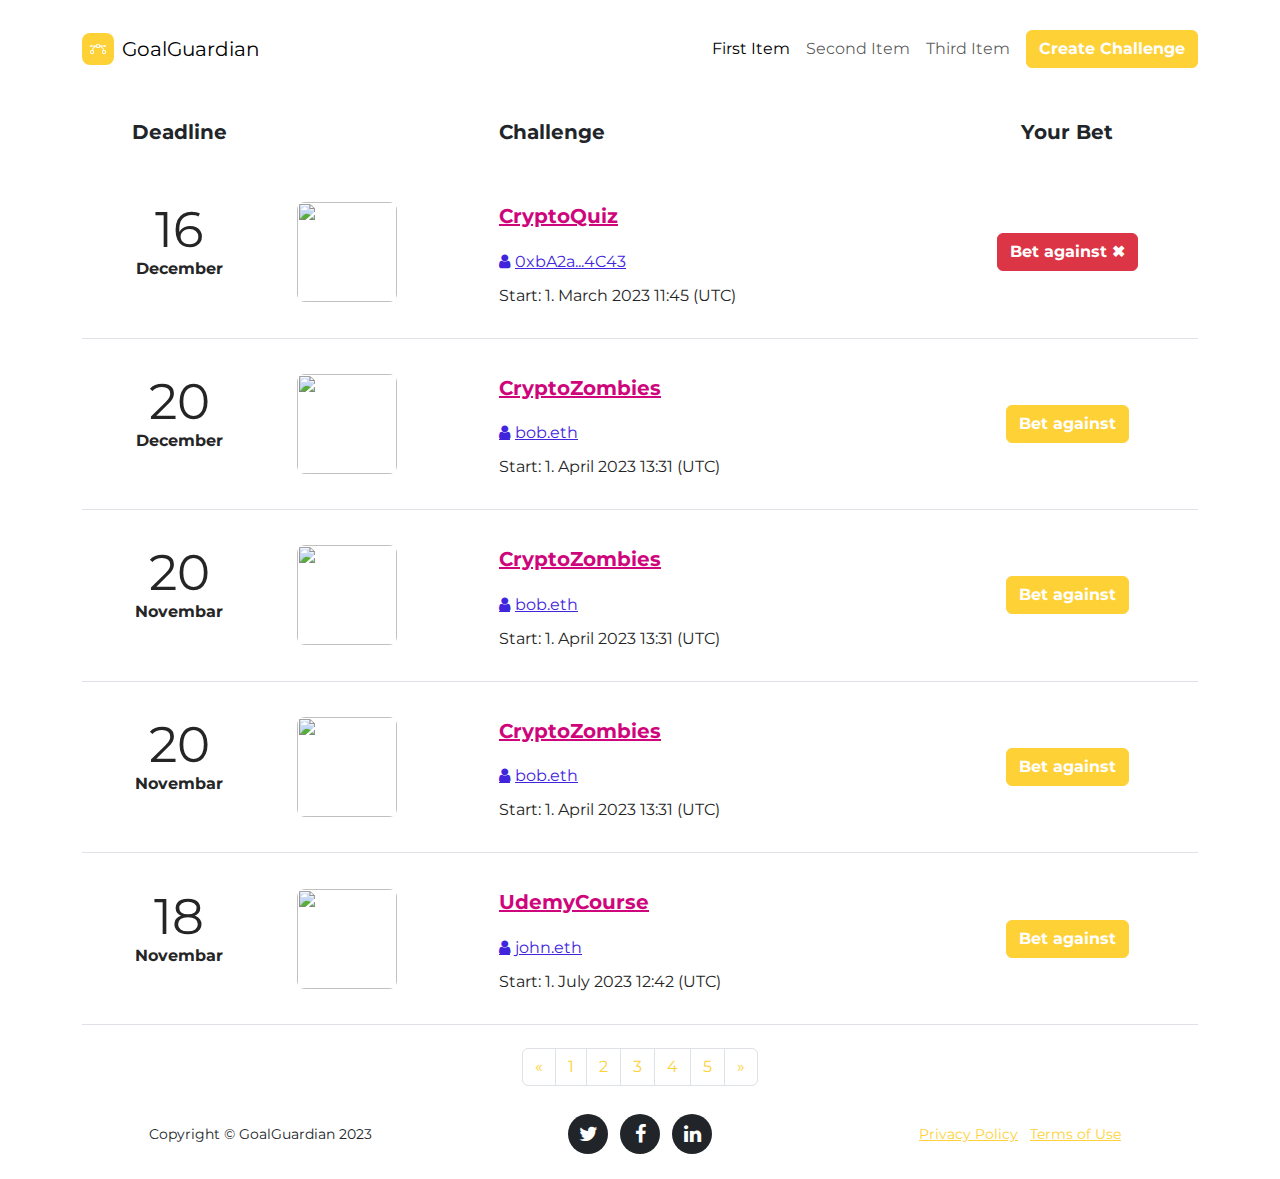
==== Website/index.html @ ecb82240 "Added the first draft of the Website" ====
<!DOCTYPE html>
<html data-bs-theme="light" lang="en">

<head>
    <meta charset="utf-8">
    <meta name="viewport" content="width=device-width, initial-scale=1.0, shrink-to-fit=no">
    <title>Home - DelayInsurance</title>
    <link rel="stylesheet" href="assets/bootstrap/css/bootstrap.min.css">
    <link rel="stylesheet" href="https://fonts.googleapis.com/css?family=Montserrat:400,700&amp;display=swap">
    <link rel="stylesheet" href="https://fonts.googleapis.com/css?family=Kaushan+Script&amp;display=swap">
    <link rel="stylesheet" href="assets/fonts/font-awesome.min.css">
    <link rel="stylesheet" href="assets/css/Event-Schedule.css">
    <link rel="stylesheet" href="assets/css/Navbar-Right-Links-icons.css">
</head>

<body id="page-top" data-bs-spy="scroll" data-bs-target="#mainNav" data-bs-offset="54">
    <nav class="navbar navbar-expand-md bg-body py-3" style="height: 97px;background: rgb(255,255,255);">
        <div class="container"><a class="navbar-brand d-flex align-items-center" href="#"><span class="bs-icon-sm bs-icon-rounded bs-icon-primary d-flex justify-content-center align-items-center me-2 bs-icon" style="background: rgb(254, 209, 54);"><svg xmlns="http://www.w3.org/2000/svg" width="1em" height="1em" fill="currentColor" viewBox="0 0 16 16" class="bi bi-bezier">
                        <path fill-rule="evenodd" d="M0 10.5A1.5 1.5 0 0 1 1.5 9h1A1.5 1.5 0 0 1 4 10.5v1A1.5 1.5 0 0 1 2.5 13h-1A1.5 1.5 0 0 1 0 11.5v-1zm1.5-.5a.5.5 0 0 0-.5.5v1a.5.5 0 0 0 .5.5h1a.5.5 0 0 0 .5-.5v-1a.5.5 0 0 0-.5-.5h-1zm10.5.5A1.5 1.5 0 0 1 13.5 9h1a1.5 1.5 0 0 1 1.5 1.5v1a1.5 1.5 0 0 1-1.5 1.5h-1a1.5 1.5 0 0 1-1.5-1.5v-1zm1.5-.5a.5.5 0 0 0-.5.5v1a.5.5 0 0 0 .5.5h1a.5.5 0 0 0 .5-.5v-1a.5.5 0 0 0-.5-.5h-1zM6 4.5A1.5 1.5 0 0 1 7.5 3h1A1.5 1.5 0 0 1 10 4.5v1A1.5 1.5 0 0 1 8.5 7h-1A1.5 1.5 0 0 1 6 5.5v-1zM7.5 4a.5.5 0 0 0-.5.5v1a.5.5 0 0 0 .5.5h1a.5.5 0 0 0 .5-.5v-1a.5.5 0 0 0-.5-.5h-1z"></path>
                        <path d="M6 4.5H1.866a1 1 0 1 0 0 1h2.668A6.517 6.517 0 0 0 1.814 9H2.5c.123 0 .244.015.358.043a5.517 5.517 0 0 1 3.185-3.185A1.503 1.503 0 0 1 6 5.5v-1zm3.957 1.358A1.5 1.5 0 0 0 10 5.5v-1h4.134a1 1 0 1 1 0 1h-2.668a6.517 6.517 0 0 1 2.72 3.5H13.5c-.123 0-.243.015-.358.043a5.517 5.517 0 0 0-3.185-3.185z"></path>
                    </svg></span><span>GoalGuardian</span></a><button data-bs-toggle="collapse" class="navbar-toggler" data-bs-target="#navcol-2"><span class="visually-hidden">Toggle navigation</span><span class="navbar-toggler-icon"></span></button>
            <div class="collapse navbar-collapse" id="navcol-2">
                <ul class="navbar-nav ms-auto">
                    <li class="nav-item"><a class="nav-link active" href="#">First Item</a></li>
                    <li class="nav-item"><a class="nav-link" href="#">Second Item</a></li>
                    <li class="nav-item"><a class="nav-link" href="#">Third Item</a></li>
                </ul><a class="btn btn-primary ms-md-2" role="button" href="./create.html">Create Challenge</a>
            </div>
        </div>
    </nav>
    <div class="modal fade" role="dialog" tabindex="-1" id="modal-1">
        <div class="modal-dialog" role="document">
            <div class="modal-content">
                <div class="modal-header">
                    <h4 class="modal-title">Modal Title</h4><button class="btn-close" type="button" aria-label="Close" data-bs-dismiss="modal"></button>
                </div>
                <div class="modal-body">
                    <p>The content of your modal.</p>
                </div>
                <div class="modal-footer"><button class="btn btn-light" type="button" data-bs-dismiss="modal">Close</button><button class="btn btn-primary" type="button">Save</button></div>
            </div>
        </div>
    </div><link href="https://maxcdn.bootstrapcdn.com/font-awesome/4.7.0/css/font-awesome.min.css" rel="stylesheet" />

<div class="event-schedule-area-two bg-color pad100">
    <div class="container">
        <!-- row end-->
        <div class="row">
            <div class="col-lg-12">
                <div class="tab-content" id="myTabContent">
                    <div class="tab-pane fade active show" id="home" role="tabpanel">
                        <div class="table-responsive">
                            <table class="table">
                                <thead>
                                    <tr>
                                        <th class="text-center" scope="col">Deadline</th>
                                        <th scope="col"></th>
                                        <th scope="col">Challenge</th>
                                        <th scope="col"></th>
                                        <th class="text-center" scope="col">Your Bet</th>
                                    </tr>
                                </thead>
                                <tbody>
                                    <tr class="inner-box">
                                        <th scope="row">
                                            <div class="event-date">
                                                <span>16</span>
                                                <p>December</p>
                                            </div>
                                        </th>
                                        <td>
                                            <div class="event-img">
                                                <img src="https://bootdey.com/img/Content/avatar/avatar1.png" alt="" />
                                            </div>
                                        </td>
                                        <td>
                                            <div class="event-wrap">
                                                <h3><a href="#">CryptoQuiz</a></h3>
                                                <div class="meta">
                                                    <div class="organizers">
                                                        <a href="#">0xbA2a...4C43</a>
                                                    </div>
                                                    <div class="time">
                                                        <span>Start: 1. March 2023 11:45 (UTC) </span>
                                                    </div>
                                                </div>
                                            </div>
                                        </td>
                                        <td>
                                            <div class="r-no">
                                                <span></span>
                                            </div>
                                        </td>
                                        <td>
                                            <div class="primary-btn">
<!--                                                 <a class="btn btn-success" href="#">✔</a> -->
                                                <a class="btn btn-danger" href="#">Bet against ✖</a>
                                            </div>
                                        </td>
                                    </tr>
                                    <tr class="inner-box">
                                        <th scope="row">
                                            <div class="event-date">
                                                <span>20</span>
                                                <p>December</p>
                                            </div>
                                        </th>
                                        <td>
                                            <div class="event-img">
                                                <img src="https://bootdey.com/img/Content/avatar/avatar2.png" alt="" />
                                            </div>
                                        </td>
                                        <td>
                                            <div class="event-wrap">
                                                <h3><a href="#">CryptoZombies</a></h3>
                                                <div class="meta">
                                                    <div class="organizers">
                                                        <a href="#">bob.eth</a>
                                                    </div>
                                                    <div class="time">
                                                        <span>Start: 1. April 2023 13:31 (UTC)</span>
                                                    </div>
                                                </div>
                                            </div>
                                        </td>
                                        <td>
                                            <div class="r-no">
                                                <span></span>
                                            </div>
                                        </td>
                                        <td>
                                            <div class="primary-btn">
                                                <a class="btn btn-primary" href="#">Bet against</a>
                                            </div>
                                        </td>
                                    </tr>
                                    <tr class="inner-box">
                                        <th scope="row">
                                            <div class="event-date">
                                                <span>20</span>
                                                <p>Novembar</p>
                                            </div>
                                        </th>
                                        <td>
                                            <div class="event-img">
                                                <img src="https://bootdey.com/img/Content/avatar/avatar2.png" alt="" />
                                            </div>
                                        </td>
                                        <td>
                                            <div class="event-wrap">
                                                <h3><a href="#">CryptoZombies</a></h3>
                                                <div class="meta">
                                                    <div class="organizers">
                                                        <a href="#">bob.eth</a>
                                                    </div>
                                                    <div class="time">
                                                        <span>Start: 1. April 2023 13:31 (UTC)</span>
                                                    </div>
                                                </div>
                                            </div>
                                        </td>
                                        <td>
                                            <div class="r-no">
                                                <span></span>
                                            </div>
                                        </td>
                                        <td>
                                            <div class="primary-btn">
                                                <a class="btn btn-primary" href="#">Bet against</a>
                                            </div>
                                        </td>
                                    </tr>
                                    <tr class="inner-box">
                                        <th scope="row">
                                            <div class="event-date">
                                                <span>20</span>
                                                <p>Novembar</p>
                                            </div>
                                        </th>
                                        <td>
                                            <div class="event-img">
                                                <img src="https://bootdey.com/img/Content/avatar/avatar2.png" alt="" />
                                            </div>
                                        </td>
                                        <td>
                                            <div class="event-wrap">
                                                <h3><a href="#">CryptoZombies</a></h3>
                                                <div class="meta">
                                                    <div class="organizers">
                                                        <a href="#">bob.eth</a>
                                                    </div>
                                                    <div class="time">
                                                        <span>Start: 1. April 2023 13:31 (UTC)</span>
                                                    </div>
                                                </div>
                                            </div>
                                        </td>
                                        <td>
                                            <div class="r-no">
                                                <span></span>
                                            </div>
                                        </td>
                                        <td>
                                            <div class="primary-btn">
                                                <a class="btn btn-primary" href="#">Bet against</a>
                                            </div>
                                        </td>
                                    </tr>
                                    <tr class="inner-box">
                                        <th scope="row">
                                            <div class="event-date">
                                                <span>18</span>
                                                <p>Novembar</p>
                                            </div>
                                        </th>
                                        <td>
                                            <div class="event-img">
                                                <img src="https://bootdey.com/img/Content/avatar/avatar3.png" alt="" />
                                            </div>
                                        </td>
                                        <td>
                                            <div class="event-wrap">
                                                <h3><a href="#">UdemyCourse</a></h3>
                                                <div class="meta">
                                                    <div class="organizers">
                                                        <a href="#">john.eth</a>
                                                    </div>
                                                    <div class="time">
                                                        <span>Start: 1. July 2023 12:42 (UTC)</span>
                                                    </div>
                                                </div>
                                            </div>
                                        </td>
                                        <td>
                                            <div class="r-no">
                                                <span></span>
                                            </div>
                                        </td>
                                        <td>
                                            <div class="primary-btn">
                                                <a class="btn btn-primary" href="#">Bet against</a>
                                            </div>
                                        </td>
                                    </tr>
                                </tbody>
                            </table>
                        </div>
                    </div>
                </div>
            </div>
            <!-- /col end-->
        </div>
        <!-- /row end-->
    </div>
</div>
    <nav class="justify-content-center pagination-lg" style="height: 18px;margin: 23px;">
        <ul class="pagination justify-content-center">
            <li class="page-item"><a class="page-link" aria-label="Previous" href="#"><span aria-hidden="true">«</span></a></li>
            <li class="page-item"><a class="page-link" href="#">1</a></li>
            <li class="page-item"><a class="page-link" href="#">2</a></li>
            <li class="page-item"><a class="page-link" href="#">3</a></li>
            <li class="page-item"><a class="page-link" href="#">4</a></li>
            <li class="page-item"><a class="page-link" href="#">5</a></li>
            <li class="page-item"><a class="page-link" aria-label="Next" href="#"><span aria-hidden="true">»</span></a></li>
        </ul>
    </nav>
    <footer>
        <div class="container">
            <div class="row">
                <div class="col-md-4"><span class="copyright">Copyright&nbsp;© GoalGuardian 2023</span></div>
                <div class="col-md-4">
                    <ul class="list-inline social-buttons">
                        <li class="list-inline-item"><a href="#"><i class="fa fa-twitter"></i></a></li>
                        <li class="list-inline-item"><a href="#"><i class="fa fa-facebook"></i></a></li>
                        <li class="list-inline-item"><a href="#"><i class="fa fa-linkedin"></i></a></li>
                    </ul>
                </div>
                <div class="col-md-4">
                    <ul class="list-inline quicklinks">
                        <li class="list-inline-item"><a href="#">Privacy Policy</a></li>
                        <li class="list-inline-item"><a href="https://www.youtube.com/watch?v=dQw4w9WgXcQ">Terms of Use</a></li>
                    </ul>
                </div>
            </div>
        </div>
    </footer>
    <script src="assets/bootstrap/js/bootstrap.min.js"></script>
    <script src="assets/js/agency.js"></script>
</body>

</html>
---- Website/assets/css/Event-Schedule.css ----
.event-schedule-area-two .section-title .title-text h2 {
  margin: 0px 0 15px;
}

.event-schedule-area-two ul.custom-tab {
  -webkit-box-pack: center;
  -ms-flex-pack: center;
  justify-content: center;
  border-bottom: 1px solid #dee2e6;
  margin-bottom: 30px;
}

.event-schedule-area-two ul.custom-tab li {
  margin-right: 70px;
  position: relative;
}

.event-schedule-area-two ul.custom-tab li a {
  color: #252525;
  font-size: 25px;
  line-height: 25px;
  font-weight: 600;
  text-transform: capitalize;
  padding: 35px 0;
  position: relative;
}

.event-schedule-area-two ul.custom-tab li a:hover:before {
  width: 100%;
}

.event-schedule-area-two ul.custom-tab li a:before {
  position: absolute;
  left: 0;
  bottom: 0;
  content: "";
  background: #4125dd;
  width: 0;
  height: 2px;
  -webkit-transition: all 0.4s;
  -o-transition: all 0.4s;
  transition: all 0.4s;
}

.event-schedule-area-two ul.custom-tab li a.active {
  color: #4125dd;
}

.event-schedule-area-two .primary-btn {
  margin-top: 40px;
}

.event-schedule-area-two .tab-content .table {
  -webkit-box-shadow: 0 1px 30px rgba(0, 0, 0, 0.1);
  box-shadow: 0 1px 30px rgba(0, 0, 0, 0.1);
  margin-bottom: 0;
}

.event-schedule-area-two .tab-content .table thead {
  background-color: #007bff;
  color: #fff;
  font-size: 20px;
}

.event-schedule-area-two .tab-content .table thead tr th {
  padding: 20px;
  border: 0;
}

.event-schedule-area-two .tab-content .table tbody {
  background: #fff;
}

.event-schedule-area-two .tab-content .table tbody tr.inner-box {
  border-bottom: 1px solid #dee2e6;
}

.event-schedule-area-two .tab-content .table tbody tr th {
  border: 0;
  padding: 30px 20px;
  vertical-align: middle;
}

.event-schedule-area-two .tab-content .table tbody tr th .event-date {
  color: #252525;
  text-align: center;
}

.event-schedule-area-two .tab-content .table tbody tr th .event-date span {
  font-size: 50px;
  line-height: 50px;
  font-weight: normal;
}

.event-schedule-area-two .tab-content .table tbody tr td {
  padding: 30px 20px;
  vertical-align: middle;
}

.event-schedule-area-two .tab-content .table tbody tr td .r-no span {
  color: #252525;
}

.event-schedule-area-two .tab-content .table tbody tr td .event-wrap h3 a {
  font-size: 20px;
  line-height: 20px;
  color: #cf057c;
  -webkit-transition: all 0.4s;
  -o-transition: all 0.4s;
  transition: all 0.4s;
}

.event-schedule-area-two .tab-content .table tbody tr td .event-wrap h3 a:hover {
  color: #4125dd;
}

.event-schedule-area-two .tab-content .table tbody tr td .event-wrap .categories {
  display: -webkit-inline-box;
  display: -ms-inline-flexbox;
  display: inline-flex;
  margin: 10px 0;
}

.event-schedule-area-two .tab-content .table tbody tr td .event-wrap .categories a {
  color: #252525;
  font-size: 16px;
  margin-left: 10px;
  -webkit-transition: all 0.4s;
  -o-transition: all 0.4s;
  transition: all 0.4s;
}

.event-schedule-area-two .tab-content .table tbody tr td .event-wrap .categories a:before {
  content: "\f07b";
  font-family: fontawesome;
  padding-right: 5px;
}

.event-schedule-area-two .tab-content .table tbody tr td .event-wrap .time span {
  color: #252525;
}

.event-schedule-area-two .tab-content .table tbody tr td .event-wrap .organizers {
  display: -webkit-inline-box;
  display: -ms-inline-flexbox;
  display: inline-flex;
  margin: 10px 0;
}

.event-schedule-area-two .tab-content .table tbody tr td .event-wrap .organizers a {
  color: #4125dd;
  font-size: 16px;
  -webkit-transition: all 0.4s;
  -o-transition: all 0.4s;
  transition: all 0.4s;
}

.event-schedule-area-two .tab-content .table tbody tr td .event-wrap .organizers a:hover {
  color: #4125dd;
}

.event-schedule-area-two .tab-content .table tbody tr td .event-wrap .organizers a:before {
  content: "\f007";
  font-family: fontawesome;
  padding-right: 5px;
}

.event-schedule-area-two .tab-content .table tbody tr td .primary-btn {
  margin-top: 0;
  text-align: center;
}

.event-schedule-area-two .tab-content .table tbody tr td .event-img img {
  width: 100px;
  height: 100px;
  border-radius: 8px;
}

@media (min-width: 1025px) {
  .h-custom {
    height: 100vh !important;
  }
}
---- Website/assets/css/Navbar-Right-Links-icons.css ----
.bs-icon {
  --bs-icon-size: .75rem;
  display: flex;
  flex-shrink: 0;
  justify-content: center;
  align-items: center;
  font-size: var(--bs-icon-size);
  width: calc(var(--bs-icon-size) * 2);
  height: calc(var(--bs-icon-size) * 2);
  color: var(--bs-primary);
}

.bs-icon-xs {
  --bs-icon-size: 1rem;
  width: calc(var(--bs-icon-size) * 1.5);
  height: calc(var(--bs-icon-size) * 1.5);
}

.bs-icon-sm {
  --bs-icon-size: 1rem;
}

.bs-icon-md {
  --bs-icon-size: 1.5rem;
}

.bs-icon-lg {
  --bs-icon-size: 2rem;
}

.bs-icon-xl {
  --bs-icon-size: 2.5rem;
}

.bs-icon.bs-icon-primary {
  color: var(--bs-white);
  background: var(--bs-primary);
}

.bs-icon.bs-icon-primary-light {
  color: var(--bs-primary);
  background: rgba(var(--bs-primary-rgb), .2);
}

.bs-icon.bs-icon-semi-white {
  color: var(--bs-primary);
  background: rgba(255, 255, 255, .5);
}

.bs-icon.bs-icon-rounded {
  border-radius: .5rem;
}

.bs-icon.bs-icon-circle {
  border-radius: 50%;
}
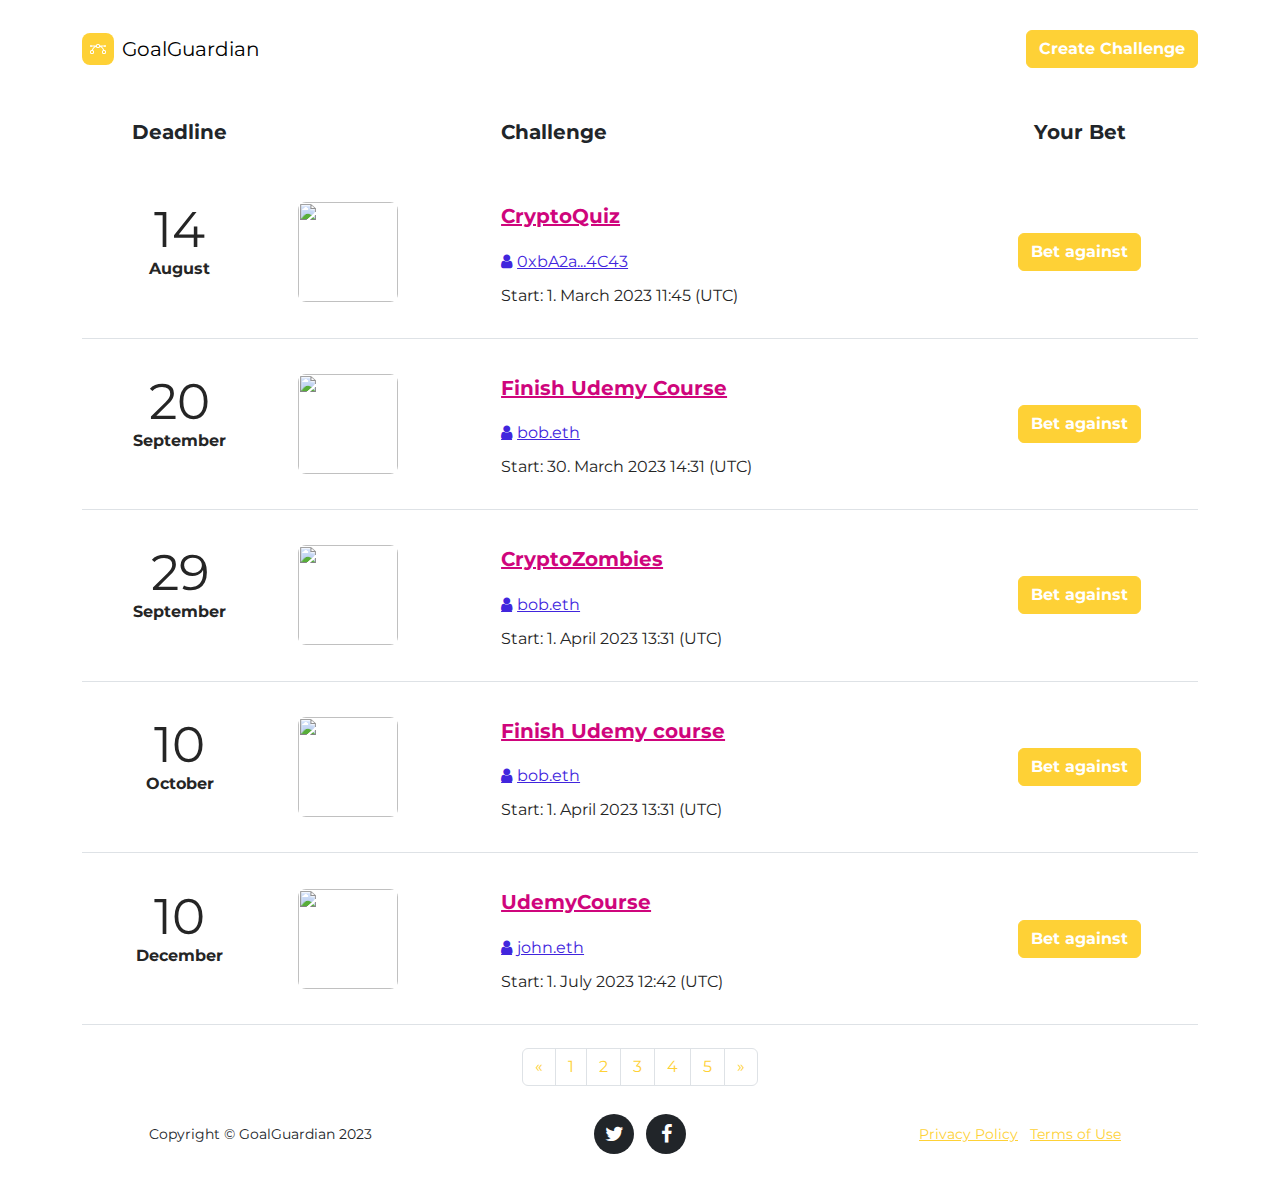
==== commit a9ee6134: "Updated metamask.js to actual testnet data" ====
--- a/Website/index.html
+++ b/Website/index.html
@@ -11,6 +11,7 @@
     <link rel="stylesheet" href="assets/fonts/font-awesome.min.css">
     <link rel="stylesheet" href="assets/css/Event-Schedule.css">
     <link rel="stylesheet" href="assets/css/Navbar-Right-Links-icons.css">
+    <link rel="stylesheet" href="assets/css/bootstrap/css/bootstrap.min.css">
 </head>
 
 <body id="page-top" data-bs-spy="scroll" data-bs-target="#mainNav" data-bs-offset="54">
@@ -21,9 +22,6 @@
                     </svg></span><span>GoalGuardian</span></a><button data-bs-toggle="collapse" class="navbar-toggler" data-bs-target="#navcol-2"><span class="visually-hidden">Toggle navigation</span><span class="navbar-toggler-icon"></span></button>
             <div class="collapse navbar-collapse" id="navcol-2">
                 <ul class="navbar-nav ms-auto">
-                    <li class="nav-item"><a class="nav-link active" href="#">First Item</a></li>
-                    <li class="nav-item"><a class="nav-link" href="#">Second Item</a></li>
-                    <li class="nav-item"><a class="nav-link" href="#">Third Item</a></li>
                 </ul><a class="btn btn-primary ms-md-2" role="button" href="./create.html">Create Challenge</a>
             </div>
         </div>
@@ -64,153 +62,153 @@
                                     <tr class="inner-box">
                                         <th scope="row">
                                             <div class="event-date">
-                                                <span>16</span>
+                                                <span>14</span>
+                                                <p>August</p>
+                                            </div>
+                                        </th>
+                                        <td>
+                                            <div class="event-img">
+                                                <img src="https://bootdey.com/img/Content/avatar/avatar1.png" alt="" />
+                                            </div>
+                                        </td>
+                                        <td>
+                                            <div class="event-wrap">
+                                                <h3><a href="#">CryptoQuiz</a></h3>
+                                                <div class="meta">
+                                                    <div class="organizers">
+                                                        <a href="#">0xbA2a...4C43</a>
+                                                    </div>
+                                                    <div class="time">
+                                                        <span>Start: 1. March 2023 11:45 (UTC) </span>
+                                                    </div>
+                                                </div>
+                                            </div>
+                                        </td>
+                                        <td>
+                                            <div class="r-no">
+                                                <span></span>
+                                            </div>
+                                        </td>
+                                        <td>
+                                            <div class="primary-btn">
+<!--                                                 <a class="btn btn-success" href="#">✔</a> -->
+                                                <a class="btn btn-primary" href="#">Bet against</a>
+                                            </div>
+                                        </td>
+                                    </tr>
+                                    <tr class="inner-box">
+                                        <th scope="row">
+                                            <div class="event-date">
+                                                <span>20</span>
+                                                <p>September</p>
+                                            </div>
+                                        </th>
+                                        <td>
+                                            <div class="event-img">
+                                                <img src="https://bootdey.com/img/Content/avatar/avatar2.png" alt="" />
+                                            </div>
+                                        </td>
+                                        <td>
+                                            <div class="event-wrap">
+                                                <h3><a href="#">Finish Udemy Course</a></h3>
+                                                <div class="meta">
+                                                    <div class="organizers">
+                                                        <a href="#">bob.eth</a>
+                                                    </div>
+                                                    <div class="time">
+                                                        <span>Start: 30. March 2023 14:31 (UTC)</span>
+                                                    </div>
+                                                </div>
+                                            </div>
+                                        </td>
+                                        <td>
+                                            <div class="r-no">
+                                                <span></span>
+                                            </div>
+                                        </td>
+                                        <td>
+                                            <div class="primary-btn">
+                                                <a class="btn btn-primary" href="#">Bet against</a>
+                                            </div>
+                                        </td>
+                                    </tr>
+                                    <tr class="inner-box">
+                                        <th scope="row">
+                                            <div class="event-date">
+                                                <span>29</span>
+                                                <p>September</p>
+                                            </div>
+                                        </th>
+                                        <td>
+                                            <div class="event-img">
+                                                <img src="https://bootdey.com/img/Content/avatar/avatar2.png" alt="" />
+                                            </div>
+                                        </td>
+                                        <td>
+                                            <div class="event-wrap">
+                                                <h3><a href="#">CryptoZombies</a></h3>
+                                                <div class="meta">
+                                                    <div class="organizers">
+                                                        <a href="#">bob.eth</a>
+                                                    </div>
+                                                    <div class="time">
+                                                        <span>Start: 1. April 2023 13:31 (UTC)</span>
+                                                    </div>
+                                                </div>
+                                            </div>
+                                        </td>
+                                        <td>
+                                            <div class="r-no">
+                                                <span></span>
+                                            </div>
+                                        </td>
+                                        <td>
+                                            <div class="primary-btn">
+                                                <a class="btn btn-primary" href="#">Bet against</a>
+                                            </div>
+                                        </td>
+                                    </tr>
+                                    <tr class="inner-box">
+                                        <th scope="row">
+                                            <div class="event-date">
+                                                <span>10</span>
+                                                <p>October</p>
+                                            </div>
+                                        </th>
+                                        <td>
+                                            <div class="event-img">
+                                                <img src="https://bootdey.com/img/Content/avatar/avatar2.png" alt="" />
+                                            </div>
+                                        </td>
+                                        <td>
+                                            <div class="event-wrap">
+                                                <h3><a href="#">Finish Udemy course</a></h3>
+                                                <div class="meta">
+                                                    <div class="organizers">
+                                                        <a href="#">bob.eth</a>
+                                                    </div>
+                                                    <div class="time">
+                                                        <span>Start: 1. April 2023 13:31 (UTC)</span>
+                                                    </div>
+                                                </div>
+                                            </div>
+                                        </td>
+                                        <td>
+                                            <div class="r-no">
+                                                <span></span>
+                                            </div>
+                                        </td>
+                                        <td>
+                                            <div class="primary-btn">
+                                                <a class="btn btn-primary" href="#">Bet against</a>
+                                            </div>
+                                        </td>
+                                    </tr>
+                                    <tr class="inner-box">
+                                        <th scope="row">
+                                            <div class="event-date">
+                                                <span>10</span>
                                                 <p>December</p>
-                                            </div>
-                                        </th>
-                                        <td>
-                                            <div class="event-img">
-                                                <img src="https://bootdey.com/img/Content/avatar/avatar1.png" alt="" />
-                                            </div>
-                                        </td>
-                                        <td>
-                                            <div class="event-wrap">
-                                                <h3><a href="#">CryptoQuiz</a></h3>
-                                                <div class="meta">
-                                                    <div class="organizers">
-                                                        <a href="#">0xbA2a...4C43</a>
-                                                    </div>
-                                                    <div class="time">
-                                                        <span>Start: 1. March 2023 11:45 (UTC) </span>
-                                                    </div>
-                                                </div>
-                                            </div>
-                                        </td>
-                                        <td>
-                                            <div class="r-no">
-                                                <span></span>
-                                            </div>
-                                        </td>
-                                        <td>
-                                            <div class="primary-btn">
-<!--                                                 <a class="btn btn-success" href="#">✔</a> -->
-                                                <a class="btn btn-danger" href="#">Bet against ✖</a>
-                                            </div>
-                                        </td>
-                                    </tr>
-                                    <tr class="inner-box">
-                                        <th scope="row">
-                                            <div class="event-date">
-                                                <span>20</span>
-                                                <p>December</p>
-                                            </div>
-                                        </th>
-                                        <td>
-                                            <div class="event-img">
-                                                <img src="https://bootdey.com/img/Content/avatar/avatar2.png" alt="" />
-                                            </div>
-                                        </td>
-                                        <td>
-                                            <div class="event-wrap">
-                                                <h3><a href="#">CryptoZombies</a></h3>
-                                                <div class="meta">
-                                                    <div class="organizers">
-                                                        <a href="#">bob.eth</a>
-                                                    </div>
-                                                    <div class="time">
-                                                        <span>Start: 1. April 2023 13:31 (UTC)</span>
-                                                    </div>
-                                                </div>
-                                            </div>
-                                        </td>
-                                        <td>
-                                            <div class="r-no">
-                                                <span></span>
-                                            </div>
-                                        </td>
-                                        <td>
-                                            <div class="primary-btn">
-                                                <a class="btn btn-primary" href="#">Bet against</a>
-                                            </div>
-                                        </td>
-                                    </tr>
-                                    <tr class="inner-box">
-                                        <th scope="row">
-                                            <div class="event-date">
-                                                <span>20</span>
-                                                <p>Novembar</p>
-                                            </div>
-                                        </th>
-                                        <td>
-                                            <div class="event-img">
-                                                <img src="https://bootdey.com/img/Content/avatar/avatar2.png" alt="" />
-                                            </div>
-                                        </td>
-                                        <td>
-                                            <div class="event-wrap">
-                                                <h3><a href="#">CryptoZombies</a></h3>
-                                                <div class="meta">
-                                                    <div class="organizers">
-                                                        <a href="#">bob.eth</a>
-                                                    </div>
-                                                    <div class="time">
-                                                        <span>Start: 1. April 2023 13:31 (UTC)</span>
-                                                    </div>
-                                                </div>
-                                            </div>
-                                        </td>
-                                        <td>
-                                            <div class="r-no">
-                                                <span></span>
-                                            </div>
-                                        </td>
-                                        <td>
-                                            <div class="primary-btn">
-                                                <a class="btn btn-primary" href="#">Bet against</a>
-                                            </div>
-                                        </td>
-                                    </tr>
-                                    <tr class="inner-box">
-                                        <th scope="row">
-                                            <div class="event-date">
-                                                <span>20</span>
-                                                <p>Novembar</p>
-                                            </div>
-                                        </th>
-                                        <td>
-                                            <div class="event-img">
-                                                <img src="https://bootdey.com/img/Content/avatar/avatar2.png" alt="" />
-                                            </div>
-                                        </td>
-                                        <td>
-                                            <div class="event-wrap">
-                                                <h3><a href="#">CryptoZombies</a></h3>
-                                                <div class="meta">
-                                                    <div class="organizers">
-                                                        <a href="#">bob.eth</a>
-                                                    </div>
-                                                    <div class="time">
-                                                        <span>Start: 1. April 2023 13:31 (UTC)</span>
-                                                    </div>
-                                                </div>
-                                            </div>
-                                        </td>
-                                        <td>
-                                            <div class="r-no">
-                                                <span></span>
-                                            </div>
-                                        </td>
-                                        <td>
-                                            <div class="primary-btn">
-                                                <a class="btn btn-primary" href="#">Bet against</a>
-                                            </div>
-                                        </td>
-                                    </tr>
-                                    <tr class="inner-box">
-                                        <th scope="row">
-                                            <div class="event-date">
-                                                <span>18</span>
-                                                <p>Novembar</p>
                                             </div>
                                         </th>
                                         <td>
@@ -272,7 +270,6 @@
                     <ul class="list-inline social-buttons">
                         <li class="list-inline-item"><a href="#"><i class="fa fa-twitter"></i></a></li>
                         <li class="list-inline-item"><a href="#"><i class="fa fa-facebook"></i></a></li>
-                        <li class="list-inline-item"><a href="#"><i class="fa fa-linkedin"></i></a></li>
                     </ul>
                 </div>
                 <div class="col-md-4">
@@ -286,6 +283,11 @@
     </footer>
     <script src="assets/bootstrap/js/bootstrap.min.js"></script>
     <script src="assets/js/agency.js"></script>
+
+
+
+
+    <script src="assets/js/metamask.js"></script>
 </body>
 
 </html>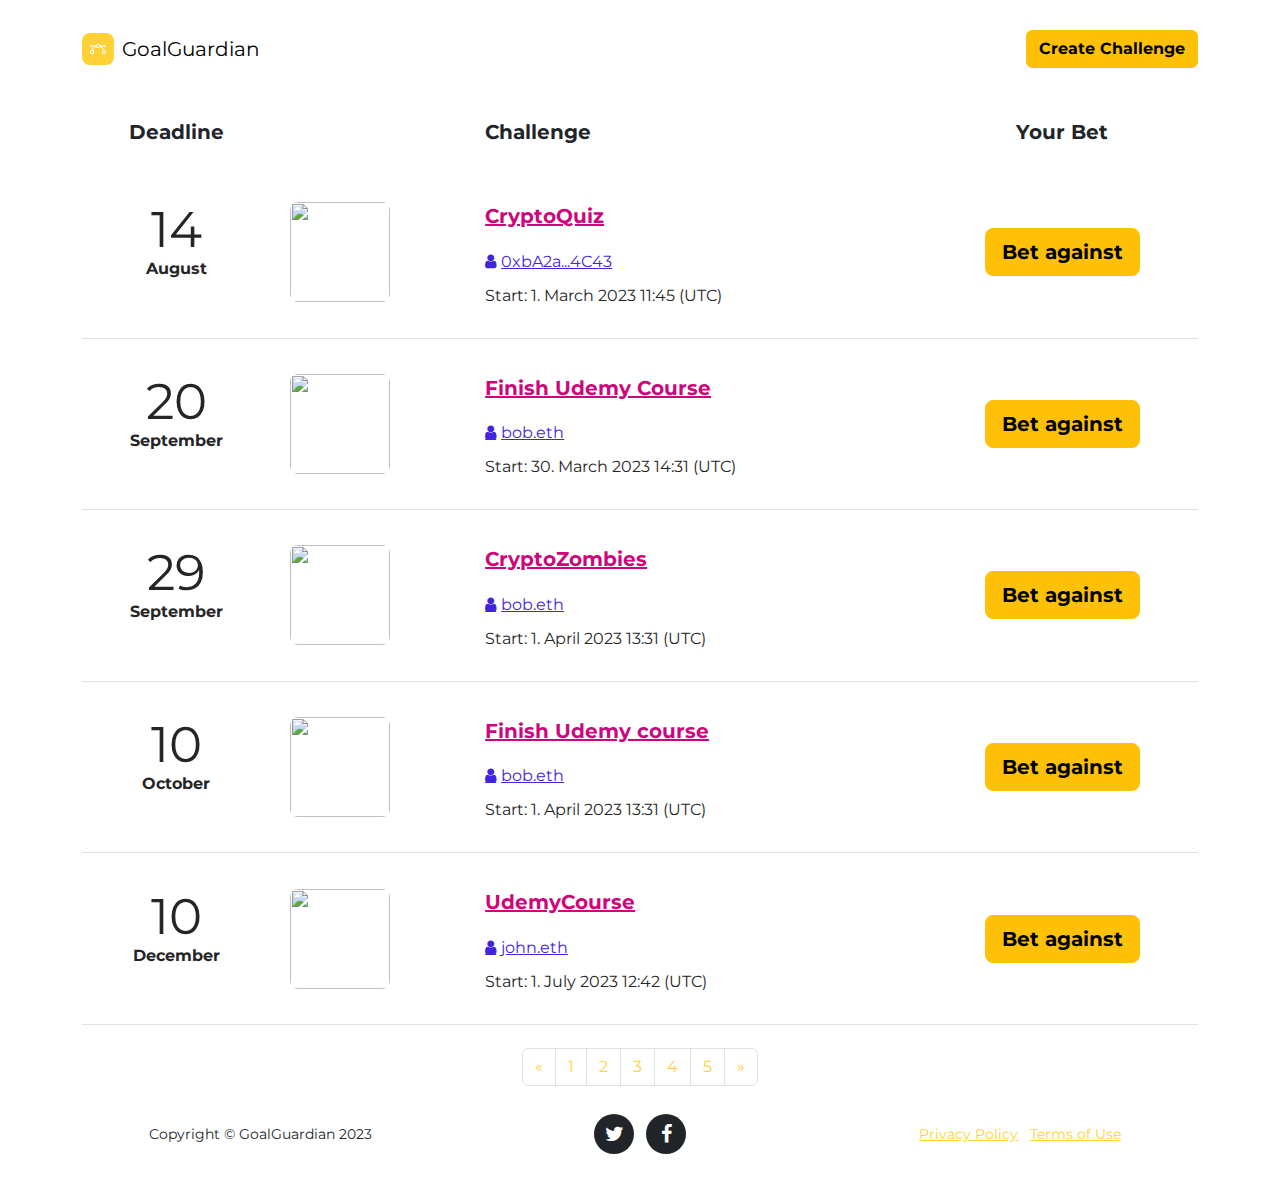
==== commit a0b9cde5: "Changed testnet data" ====
--- a/Website/index.html
+++ b/Website/index.html
@@ -4,7 +4,7 @@
 <head>
     <meta charset="utf-8">
     <meta name="viewport" content="width=device-width, initial-scale=1.0, shrink-to-fit=no">
-    <title>Home - DelayInsurance</title>
+    <title>Home - GoalGuardian</title>
     <link rel="stylesheet" href="assets/bootstrap/css/bootstrap.min.css">
     <link rel="stylesheet" href="https://fonts.googleapis.com/css?family=Montserrat:400,700&amp;display=swap">
     <link rel="stylesheet" href="https://fonts.googleapis.com/css?family=Kaushan+Script&amp;display=swap">
@@ -22,7 +22,7 @@
                     </svg></span><span>GoalGuardian</span></a><button data-bs-toggle="collapse" class="navbar-toggler" data-bs-target="#navcol-2"><span class="visually-hidden">Toggle navigation</span><span class="navbar-toggler-icon"></span></button>
             <div class="collapse navbar-collapse" id="navcol-2">
                 <ul class="navbar-nav ms-auto">
-                </ul><a class="btn btn-primary ms-md-2" role="button" href="./create.html">Create Challenge</a>
+                </ul><a class="btn btn-warning ms-md-2" role="button" href="./create.html">Create Challenge</a>
             </div>
         </div>
     </nav>
@@ -92,7 +92,7 @@
                                         <td>
                                             <div class="primary-btn">
 <!--                                                 <a class="btn btn-success" href="#">✔</a> -->
-                                                <a class="btn btn-primary" href="#">Bet against</a>
+                                                <a class="btn btn-warning btn-lg" href="#">Bet against</a>
                                             </div>
                                         </td>
                                     </tr>
@@ -128,7 +128,7 @@
                                         </td>
                                         <td>
                                             <div class="primary-btn">
-                                                <a class="btn btn-primary" href="#">Bet against</a>
+                                                <a class="btn btn-warning btn-lg" href="#">Bet against</a>
                                             </div>
                                         </td>
                                     </tr>
@@ -164,7 +164,7 @@
                                         </td>
                                         <td>
                                             <div class="primary-btn">
-                                                <a class="btn btn-primary" href="#">Bet against</a>
+                                                <a class="btn btn-warning btn-lg" href="#">Bet against</a>
                                             </div>
                                         </td>
                                     </tr>
@@ -200,7 +200,7 @@
                                         </td>
                                         <td>
                                             <div class="primary-btn">
-                                                <a class="btn btn-primary" href="#">Bet against</a>
+                                                <a class="btn btn-warning btn-lg" href="#">Bet against</a>
                                             </div>
                                         </td>
                                     </tr>
@@ -236,7 +236,7 @@
                                         </td>
                                         <td>
                                             <div class="primary-btn">
-                                                <a class="btn btn-primary" href="#">Bet against</a>
+                                                <a class="btn btn-warning btn-lg" href="#">Bet against</a>
                                             </div>
                                         </td>
                                     </tr>
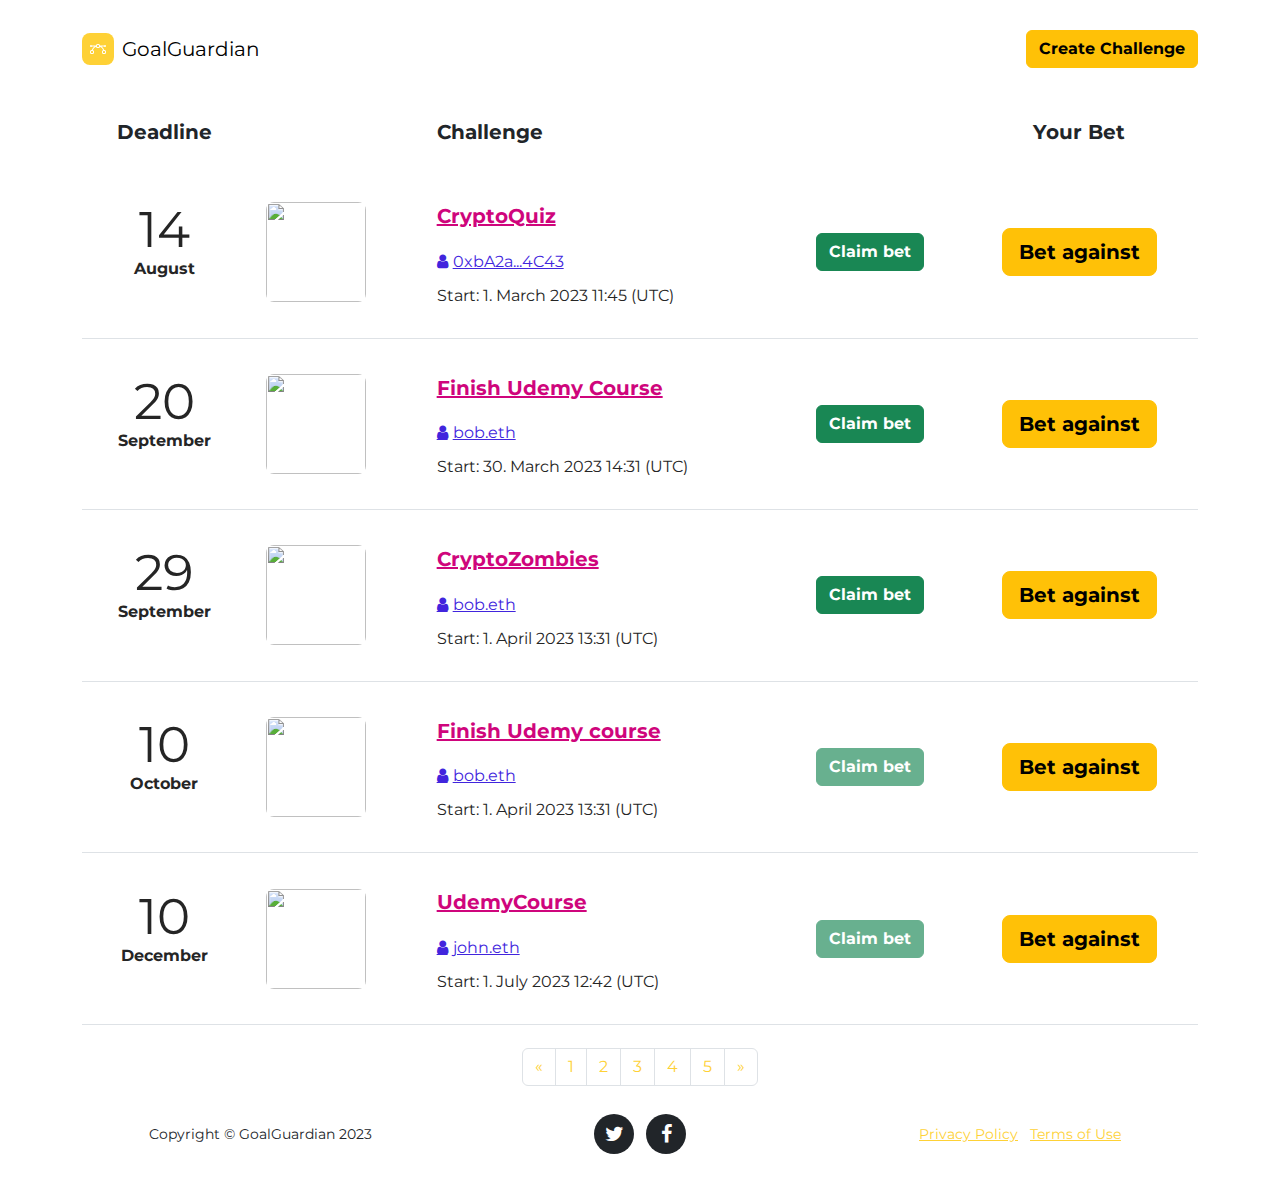
==== commit 993d4a0f: "added buttons" ====
--- a/Website/index.html
+++ b/Website/index.html
@@ -16,10 +16,19 @@
 
 <body id="page-top" data-bs-spy="scroll" data-bs-target="#mainNav" data-bs-offset="54">
     <nav class="navbar navbar-expand-md bg-body py-3" style="height: 97px;background: rgb(255,255,255);">
-        <div class="container"><a class="navbar-brand d-flex align-items-center" href="#"><span class="bs-icon-sm bs-icon-rounded bs-icon-primary d-flex justify-content-center align-items-center me-2 bs-icon" style="background: rgb(254, 209, 54);"><svg xmlns="http://www.w3.org/2000/svg" width="1em" height="1em" fill="currentColor" viewBox="0 0 16 16" class="bi bi-bezier">
-                        <path fill-rule="evenodd" d="M0 10.5A1.5 1.5 0 0 1 1.5 9h1A1.5 1.5 0 0 1 4 10.5v1A1.5 1.5 0 0 1 2.5 13h-1A1.5 1.5 0 0 1 0 11.5v-1zm1.5-.5a.5.5 0 0 0-.5.5v1a.5.5 0 0 0 .5.5h1a.5.5 0 0 0 .5-.5v-1a.5.5 0 0 0-.5-.5h-1zm10.5.5A1.5 1.5 0 0 1 13.5 9h1a1.5 1.5 0 0 1 1.5 1.5v1a1.5 1.5 0 0 1-1.5 1.5h-1a1.5 1.5 0 0 1-1.5-1.5v-1zm1.5-.5a.5.5 0 0 0-.5.5v1a.5.5 0 0 0 .5.5h1a.5.5 0 0 0 .5-.5v-1a.5.5 0 0 0-.5-.5h-1zM6 4.5A1.5 1.5 0 0 1 7.5 3h1A1.5 1.5 0 0 1 10 4.5v1A1.5 1.5 0 0 1 8.5 7h-1A1.5 1.5 0 0 1 6 5.5v-1zM7.5 4a.5.5 0 0 0-.5.5v1a.5.5 0 0 0 .5.5h1a.5.5 0 0 0 .5-.5v-1a.5.5 0 0 0-.5-.5h-1z"></path>
-                        <path d="M6 4.5H1.866a1 1 0 1 0 0 1h2.668A6.517 6.517 0 0 0 1.814 9H2.5c.123 0 .244.015.358.043a5.517 5.517 0 0 1 3.185-3.185A1.503 1.503 0 0 1 6 5.5v-1zm3.957 1.358A1.5 1.5 0 0 0 10 5.5v-1h4.134a1 1 0 1 1 0 1h-2.668a6.517 6.517 0 0 1 2.72 3.5H13.5c-.123 0-.243.015-.358.043a5.517 5.517 0 0 0-3.185-3.185z"></path>
-                    </svg></span><span>GoalGuardian</span></a><button data-bs-toggle="collapse" class="navbar-toggler" data-bs-target="#navcol-2"><span class="visually-hidden">Toggle navigation</span><span class="navbar-toggler-icon"></span></button>
+        <div class="container"><a class="navbar-brand d-flex align-items-center" href="#"><span
+                    class="bs-icon-sm bs-icon-rounded bs-icon-primary d-flex justify-content-center align-items-center me-2 bs-icon"
+                    style="background: rgb(254, 209, 54);"><svg xmlns="http://www.w3.org/2000/svg" width="1em"
+                        height="1em" fill="currentColor" viewBox="0 0 16 16" class="bi bi-bezier">
+                        <path fill-rule="evenodd"
+                            d="M0 10.5A1.5 1.5 0 0 1 1.5 9h1A1.5 1.5 0 0 1 4 10.5v1A1.5 1.5 0 0 1 2.5 13h-1A1.5 1.5 0 0 1 0 11.5v-1zm1.5-.5a.5.5 0 0 0-.5.5v1a.5.5 0 0 0 .5.5h1a.5.5 0 0 0 .5-.5v-1a.5.5 0 0 0-.5-.5h-1zm10.5.5A1.5 1.5 0 0 1 13.5 9h1a1.5 1.5 0 0 1 1.5 1.5v1a1.5 1.5 0 0 1-1.5 1.5h-1a1.5 1.5 0 0 1-1.5-1.5v-1zm1.5-.5a.5.5 0 0 0-.5.5v1a.5.5 0 0 0 .5.5h1a.5.5 0 0 0 .5-.5v-1a.5.5 0 0 0-.5-.5h-1zM6 4.5A1.5 1.5 0 0 1 7.5 3h1A1.5 1.5 0 0 1 10 4.5v1A1.5 1.5 0 0 1 8.5 7h-1A1.5 1.5 0 0 1 6 5.5v-1zM7.5 4a.5.5 0 0 0-.5.5v1a.5.5 0 0 0 .5.5h1a.5.5 0 0 0 .5-.5v-1a.5.5 0 0 0-.5-.5h-1z">
+                        </path>
+                        <path
+                            d="M6 4.5H1.866a1 1 0 1 0 0 1h2.668A6.517 6.517 0 0 0 1.814 9H2.5c.123 0 .244.015.358.043a5.517 5.517 0 0 1 3.185-3.185A1.503 1.503 0 0 1 6 5.5v-1zm3.957 1.358A1.5 1.5 0 0 0 10 5.5v-1h4.134a1 1 0 1 1 0 1h-2.668a6.517 6.517 0 0 1 2.72 3.5H13.5c-.123 0-.243.015-.358.043a5.517 5.517 0 0 0-3.185-3.185z">
+                        </path>
+                    </svg></span><span>GoalGuardian</span></a><button data-bs-toggle="collapse" class="navbar-toggler"
+                data-bs-target="#navcol-2"><span class="visually-hidden">Toggle navigation</span><span
+                    class="navbar-toggler-icon"></span></button>
             <div class="collapse navbar-collapse" id="navcol-2">
                 <ul class="navbar-nav ms-auto">
                 </ul><a class="btn btn-warning ms-md-2" role="button" href="./create.html">Create Challenge</a>
@@ -30,236 +39,277 @@
         <div class="modal-dialog" role="document">
             <div class="modal-content">
                 <div class="modal-header">
-                    <h4 class="modal-title">Modal Title</h4><button class="btn-close" type="button" aria-label="Close" data-bs-dismiss="modal"></button>
+                    <h4 class="modal-title">Modal Title</h4><button class="btn-close" type="button" aria-label="Close"
+                        data-bs-dismiss="modal"></button>
                 </div>
                 <div class="modal-body">
                     <p>The content of your modal.</p>
                 </div>
-                <div class="modal-footer"><button class="btn btn-light" type="button" data-bs-dismiss="modal">Close</button><button class="btn btn-primary" type="button">Save</button></div>
+                <div class="modal-footer"><button class="btn btn-light" type="button"
+                        data-bs-dismiss="modal">Close</button><button class="btn btn-primary"
+                        type="button">Save</button></div>
             </div>
         </div>
-    </div><link href="https://maxcdn.bootstrapcdn.com/font-awesome/4.7.0/css/font-awesome.min.css" rel="stylesheet" />
-
-<div class="event-schedule-area-two bg-color pad100">
-    <div class="container">
-        <!-- row end-->
-        <div class="row">
-            <div class="col-lg-12">
-                <div class="tab-content" id="myTabContent">
-                    <div class="tab-pane fade active show" id="home" role="tabpanel">
-                        <div class="table-responsive">
-                            <table class="table">
-                                <thead>
-                                    <tr>
-                                        <th class="text-center" scope="col">Deadline</th>
-                                        <th scope="col"></th>
-                                        <th scope="col">Challenge</th>
-                                        <th scope="col"></th>
-                                        <th class="text-center" scope="col">Your Bet</th>
-                                    </tr>
-                                </thead>
-                                <tbody>
-                                    <tr class="inner-box">
-                                        <th scope="row">
-                                            <div class="event-date">
-                                                <span>14</span>
-                                                <p>August</p>
-                                            </div>
-                                        </th>
-                                        <td>
-                                            <div class="event-img">
-                                                <img src="https://bootdey.com/img/Content/avatar/avatar1.png" alt="" />
-                                            </div>
-                                        </td>
-                                        <td>
-                                            <div class="event-wrap">
-                                                <h3><a href="#">CryptoQuiz</a></h3>
-                                                <div class="meta">
-                                                    <div class="organizers">
-                                                        <a href="#">0xbA2a...4C43</a>
-                                                    </div>
-                                                    <div class="time">
-                                                        <span>Start: 1. March 2023 11:45 (UTC) </span>
-                                                    </div>
-                                                </div>
-                                            </div>
-                                        </td>
-                                        <td>
-                                            <div class="r-no">
-                                                <span></span>
-                                            </div>
-                                        </td>
-                                        <td>
-                                            <div class="primary-btn">
-<!--                                                 <a class="btn btn-success" href="#">✔</a> -->
-                                                <a class="btn btn-warning btn-lg" href="#">Bet against</a>
-                                            </div>
-                                        </td>
-                                    </tr>
-                                    <tr class="inner-box">
-                                        <th scope="row">
-                                            <div class="event-date">
-                                                <span>20</span>
-                                                <p>September</p>
-                                            </div>
-                                        </th>
-                                        <td>
-                                            <div class="event-img">
-                                                <img src="https://bootdey.com/img/Content/avatar/avatar2.png" alt="" />
-                                            </div>
-                                        </td>
-                                        <td>
-                                            <div class="event-wrap">
-                                                <h3><a href="#">Finish Udemy Course</a></h3>
-                                                <div class="meta">
-                                                    <div class="organizers">
-                                                        <a href="#">bob.eth</a>
-                                                    </div>
-                                                    <div class="time">
-                                                        <span>Start: 30. March 2023 14:31 (UTC)</span>
-                                                    </div>
-                                                </div>
-                                            </div>
-                                        </td>
-                                        <td>
-                                            <div class="r-no">
-                                                <span></span>
-                                            </div>
-                                        </td>
-                                        <td>
-                                            <div class="primary-btn">
-                                                <a class="btn btn-warning btn-lg" href="#">Bet against</a>
-                                            </div>
-                                        </td>
-                                    </tr>
-                                    <tr class="inner-box">
-                                        <th scope="row">
-                                            <div class="event-date">
-                                                <span>29</span>
-                                                <p>September</p>
-                                            </div>
-                                        </th>
-                                        <td>
-                                            <div class="event-img">
-                                                <img src="https://bootdey.com/img/Content/avatar/avatar2.png" alt="" />
-                                            </div>
-                                        </td>
-                                        <td>
-                                            <div class="event-wrap">
-                                                <h3><a href="#">CryptoZombies</a></h3>
-                                                <div class="meta">
-                                                    <div class="organizers">
-                                                        <a href="#">bob.eth</a>
-                                                    </div>
-                                                    <div class="time">
-                                                        <span>Start: 1. April 2023 13:31 (UTC)</span>
-                                                    </div>
-                                                </div>
-                                            </div>
-                                        </td>
-                                        <td>
-                                            <div class="r-no">
-                                                <span></span>
-                                            </div>
-                                        </td>
-                                        <td>
-                                            <div class="primary-btn">
-                                                <a class="btn btn-warning btn-lg" href="#">Bet against</a>
-                                            </div>
-                                        </td>
-                                    </tr>
-                                    <tr class="inner-box">
-                                        <th scope="row">
-                                            <div class="event-date">
-                                                <span>10</span>
-                                                <p>October</p>
-                                            </div>
-                                        </th>
-                                        <td>
-                                            <div class="event-img">
-                                                <img src="https://bootdey.com/img/Content/avatar/avatar2.png" alt="" />
-                                            </div>
-                                        </td>
-                                        <td>
-                                            <div class="event-wrap">
-                                                <h3><a href="#">Finish Udemy course</a></h3>
-                                                <div class="meta">
-                                                    <div class="organizers">
-                                                        <a href="#">bob.eth</a>
-                                                    </div>
-                                                    <div class="time">
-                                                        <span>Start: 1. April 2023 13:31 (UTC)</span>
-                                                    </div>
-                                                </div>
-                                            </div>
-                                        </td>
-                                        <td>
-                                            <div class="r-no">
-                                                <span></span>
-                                            </div>
-                                        </td>
-                                        <td>
-                                            <div class="primary-btn">
-                                                <a class="btn btn-warning btn-lg" href="#">Bet against</a>
-                                            </div>
-                                        </td>
-                                    </tr>
-                                    <tr class="inner-box">
-                                        <th scope="row">
-                                            <div class="event-date">
-                                                <span>10</span>
-                                                <p>December</p>
-                                            </div>
-                                        </th>
-                                        <td>
-                                            <div class="event-img">
-                                                <img src="https://bootdey.com/img/Content/avatar/avatar3.png" alt="" />
-                                            </div>
-                                        </td>
-                                        <td>
-                                            <div class="event-wrap">
-                                                <h3><a href="#">UdemyCourse</a></h3>
-                                                <div class="meta">
-                                                    <div class="organizers">
-                                                        <a href="#">john.eth</a>
-                                                    </div>
-                                                    <div class="time">
-                                                        <span>Start: 1. July 2023 12:42 (UTC)</span>
-                                                    </div>
-                                                </div>
-                                            </div>
-                                        </td>
-                                        <td>
-                                            <div class="r-no">
-                                                <span></span>
-                                            </div>
-                                        </td>
-                                        <td>
-                                            <div class="primary-btn">
-                                                <a class="btn btn-warning btn-lg" href="#">Bet against</a>
-                                            </div>
-                                        </td>
-                                    </tr>
-                                </tbody>
-                            </table>
+    </div>
+    <link href="https://maxcdn.bootstrapcdn.com/font-awesome/4.7.0/css/font-awesome.min.css" rel="stylesheet" />
+
+    <div class="event-schedule-area-two bg-color pad100">
+        <div class="container">
+            <!-- row end-->
+            <div class="row">
+                <div class="col-lg-12">
+                    <div class="tab-content" id="myTabContent">
+                        <div class="tab-pane fade active show" id="home" role="tabpanel">
+                            <div class="table-responsive">
+                                <table class="table">
+                                    <thead>
+                                        <tr>
+                                            <th class="text-center" scope="col">Deadline</th>
+                                            <th scope="col"></th>
+                                            <th scope="col">Challenge</th>
+                                            <th scope="col"></th>
+                                            <th class="text-center" scope="col">Your Bet</th>
+                                        </tr>
+                                    </thead>
+                                    <tbody>
+                                        <tr class="inner-box">
+                                            <th scope="row">
+                                                <div class="event-date">
+                                                    <span>14</span>
+                                                    <p>August</p>
+                                                </div>
+                                            </th>
+                                            <td>
+                                                <div class="event-img">
+                                                    <img src="https://bootdey.com/img/Content/avatar/avatar1.png"
+                                                        alt="" />
+                                                </div>
+                                            </td>
+                                            <td>
+                                                <div class="event-wrap">
+                                                    <h3><a href="#">CryptoQuiz</a></h3>
+                                                    <div class="meta">
+                                                        <div class="organizers">
+                                                            <a href="#">0xbA2a...4C43</a>
+                                                        </div>
+                                                        <div class="time">
+                                                            <span>Start: 1. March 2023 11:45 (UTC) </span>
+                                                        </div>
+                                                    </div>
+                                                </div>
+                                            </td>
+                                            <td>
+                                                <div class="r-no">
+                                                    <span>
+                                                        <div class="categories">
+                                                            <div class="primary-btn">
+                                                                <a class="btn btn-success ms-md-2" role="button" href="./claim.html">Claim bet</a>
+                                                            </div>
+                                                        </div>
+                                                    </span>
+                                                </div>
+                                            </td>
+                                            <td>
+                                                <div class="primary-btn">
+                                                    <!--                                                 <a class="btn btn-success" href="#">✔</a> -->
+                                                    <a class="btn btn-warning btn-lg" href="#">Bet against</a>
+                                                </div>
+                                            </td>
+                                        </tr>
+                                        <tr class="inner-box">
+                                            <th scope="row">
+                                                <div class="event-date">
+                                                    <span>20</span>
+                                                    <p>September</p>
+                                                </div>
+                                            </th>
+                                            <td>
+                                                <div class="event-img">
+                                                    <img src="https://bootdey.com/img/Content/avatar/avatar2.png"
+                                                        alt="" />
+                                                </div>
+                                            </td>
+                                            <td>
+                                                <div class="event-wrap">
+                                                    <h3><a href="#">Finish Udemy Course</a></h3>
+                                                    <div class="meta">
+                                                        <div class="organizers">
+                                                            <a href="#">bob.eth</a>
+                                                        </div>
+                                                        <div class="time">
+                                                            <span>Start: 30. March 2023 14:31 (UTC)</span>
+                                                        </div>
+                                                    </div>
+                                                </div>
+                                            </td>
+                                            <td>
+                                                <div class="r-no">
+                                                    <span>
+                                                        <div class="categories">
+                                                            <div class="primary-btn">
+                                                                <a class="btn btn-success ms-md-2" role="button" href="./claim.html">Claim bet</a>
+                                                            </div>
+                                                        </div>
+                                                    </span>
+                                                </div>
+                                            </td>
+                                            <td>
+                                                <div class="primary-btn">
+                                                    <a class="btn btn-warning btn-lg" href="#">Bet against</a>
+                                                </div>
+                                            </td>
+                                        </tr>
+                                        <tr class="inner-box">
+                                            <th scope="row">
+                                                <div class="event-date">
+                                                    <span>29</span>
+                                                    <p>September</p>
+                                                </div>
+                                            </th>
+                                            <td>
+                                                <div class="event-img">
+                                                    <img src="https://bootdey.com/img/Content/avatar/avatar2.png"
+                                                        alt="" />
+                                                </div>
+                                            </td>
+                                            <td>
+                                                <div class="event-wrap">
+                                                    <h3><a href="#">CryptoZombies</a></h3>
+                                                    <div class="meta">
+                                                        <div class="organizers">
+                                                            <a href="#">bob.eth</a>
+                                                        </div>
+                                                        <div class="time">
+                                                            <span>Start: 1. April 2023 13:31 (UTC)</span>
+                                                        </div>
+                                                    </div>
+                                                </div>
+                                            </td>
+                                            <td>
+                                                <div class="r-no">
+                                                    <span>
+                                                        <div class="categories">
+                                                            <div class="primary-btn">
+                                                                <a class="btn btn-success ms-md-2" role="button" href="./claim.html">Claim bet</a>
+                                                            </div>
+                                                        </div>
+                                                    </span>
+                                                </div>
+                                            </td>
+                                            <td>
+                                                <div class="primary-btn">
+                                                    <a class="btn btn-warning btn-lg" href="#">Bet against</a>
+                                                </div>
+                                            </td>
+                                        </tr>
+                                        <tr class="inner-box">
+                                            <th scope="row">
+                                                <div class="event-date">
+                                                    <span>10</span>
+                                                    <p>October</p>
+                                                </div>
+                                            </th>
+                                            <td>
+                                                <div class="event-img">
+                                                    <img src="https://bootdey.com/img/Content/avatar/avatar2.png"
+                                                        alt="" />
+                                                </div>
+                                            </td>
+                                            <td>
+                                                <div class="event-wrap">
+                                                    <h3><a href="#">Finish Udemy course</a></h3>
+                                                    <div class="meta">
+                                                        <div class="organizers">
+                                                            <a href="#">bob.eth</a>
+                                                        </div>
+                                                        <div class="time">
+                                                            <span>Start: 1. April 2023 13:31 (UTC)</span>
+                                                        </div>
+                                                    </div>
+                                                </div>
+                                            </td>
+                                            <td>
+                                                <div class="r-no">
+                                                    <span>
+                                                        <div class="categories">
+                                                            <div class="primary-btn">
+                                                                <a class="btn btn-success disabled ms-md-2" role="button" href="./claim.html">Claim bet</a>
+                                                            </div>
+                                                        </div>
+                                                    </span>
+                                                </div>
+                                            </td>
+                                            <td>
+                                                <div class="primary-btn">
+                                                    <a class="btn btn-warning btn-lg" href="#">Bet against</a>
+                                                </div>
+                                            </td>
+                                        </tr>
+                                        <tr class="inner-box">
+                                            <th scope="row">
+                                                <div class="event-date">
+                                                    <span>10</span>
+                                                    <p>December</p>
+                                                </div>
+                                            </th>
+                                            <td>
+                                                <div class="event-img">
+                                                    <img src="https://bootdey.com/img/Content/avatar/avatar3.png"
+                                                        alt="" />
+                                                </div>
+                                            </td>
+                                            <td>
+                                                <div class="event-wrap">
+                                                    <h3><a href="#">UdemyCourse</a></h3>
+                                                    <div class="meta">
+                                                        <div class="organizers">
+                                                            <a href="#">john.eth</a>
+                                                        </div>
+                                                        <div class="time">
+                                                            <span>Start: 1. July 2023 12:42 (UTC)</span>
+                                                        </div>
+                                                    </div>
+                                                </div>
+                                            </td>
+                                            <td>
+                                                <div class="r-no">
+                                                    <span>
+                                                        <div class="categories">
+                                                            <div class="primary-btn">
+                                                                <a class="btn btn-success disabled ms-md-2" role="button" href="./claim.html">Claim bet</a>
+                                                            </div>
+                                                        </div>
+                                                    </span>
+                                                </div>
+                                            </td>
+                                            <td>
+                                                <div class="primary-btn">
+                                                    <a class="btn btn-warning btn-lg" href="#">Bet against</a>
+                                                </div>
+                                            </td>
+                                        </tr>
+                                    </tbody>
+                                </table>
+                            </div>
                         </div>
                     </div>
                 </div>
+                <!-- /col end-->
             </div>
-            <!-- /col end-->
+            <!-- /row end-->
         </div>
-        <!-- /row end-->
     </div>
-</div>
     <nav class="justify-content-center pagination-lg" style="height: 18px;margin: 23px;">
         <ul class="pagination justify-content-center">
-            <li class="page-item"><a class="page-link" aria-label="Previous" href="#"><span aria-hidden="true">«</span></a></li>
+            <li class="page-item"><a class="page-link" aria-label="Previous" href="#"><span
+                        aria-hidden="true">«</span></a></li>
             <li class="page-item"><a class="page-link" href="#">1</a></li>
             <li class="page-item"><a class="page-link" href="#">2</a></li>
             <li class="page-item"><a class="page-link" href="#">3</a></li>
             <li class="page-item"><a class="page-link" href="#">4</a></li>
             <li class="page-item"><a class="page-link" href="#">5</a></li>
-            <li class="page-item"><a class="page-link" aria-label="Next" href="#"><span aria-hidden="true">»</span></a></li>
+            <li class="page-item"><a class="page-link" aria-label="Next" href="#"><span aria-hidden="true">»</span></a>
+            </li>
         </ul>
     </nav>
     <footer>
@@ -275,7 +325,8 @@
                 <div class="col-md-4">
                     <ul class="list-inline quicklinks">
                         <li class="list-inline-item"><a href="#">Privacy Policy</a></li>
-                        <li class="list-inline-item"><a href="https://www.youtube.com/watch?v=dQw4w9WgXcQ">Terms of Use</a></li>
+                        <li class="list-inline-item"><a href="https://www.youtube.com/watch?v=dQw4w9WgXcQ">Terms of
+                                Use</a></li>
                     </ul>
                 </div>
             </div>
